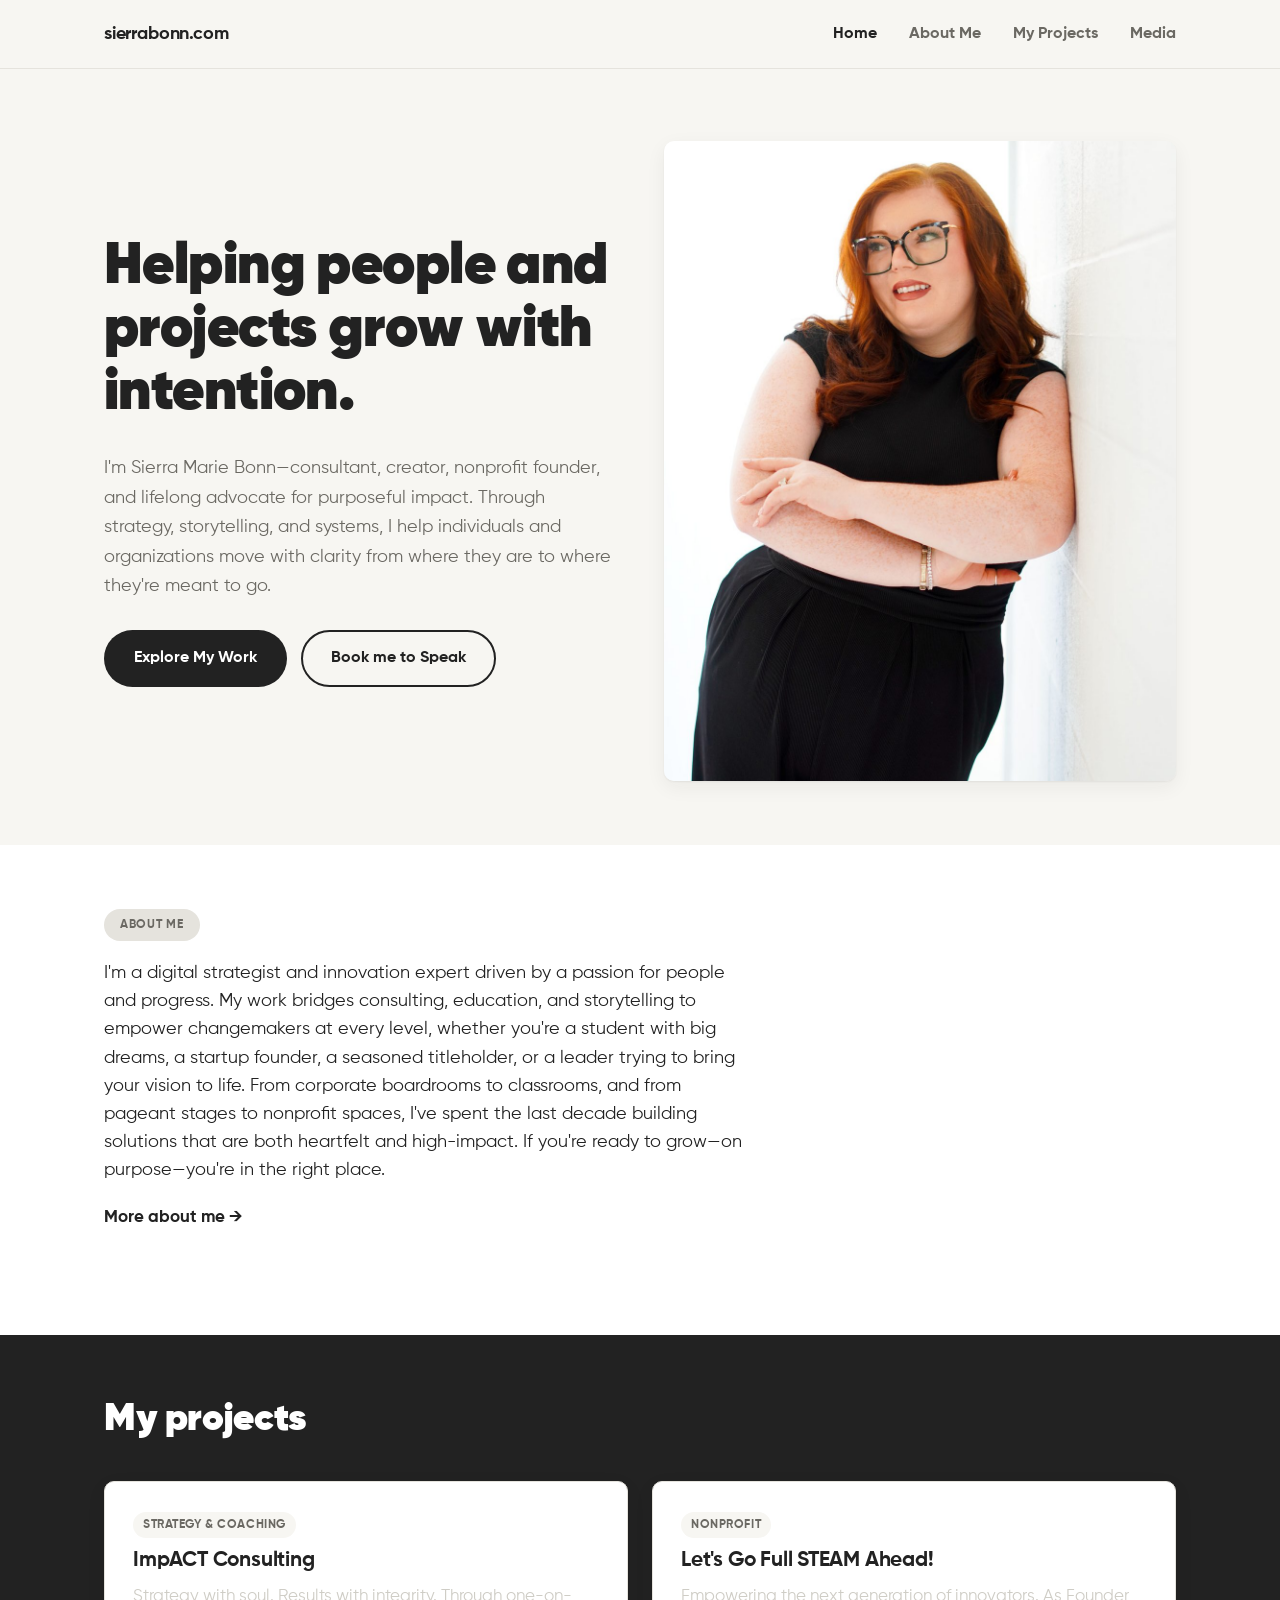
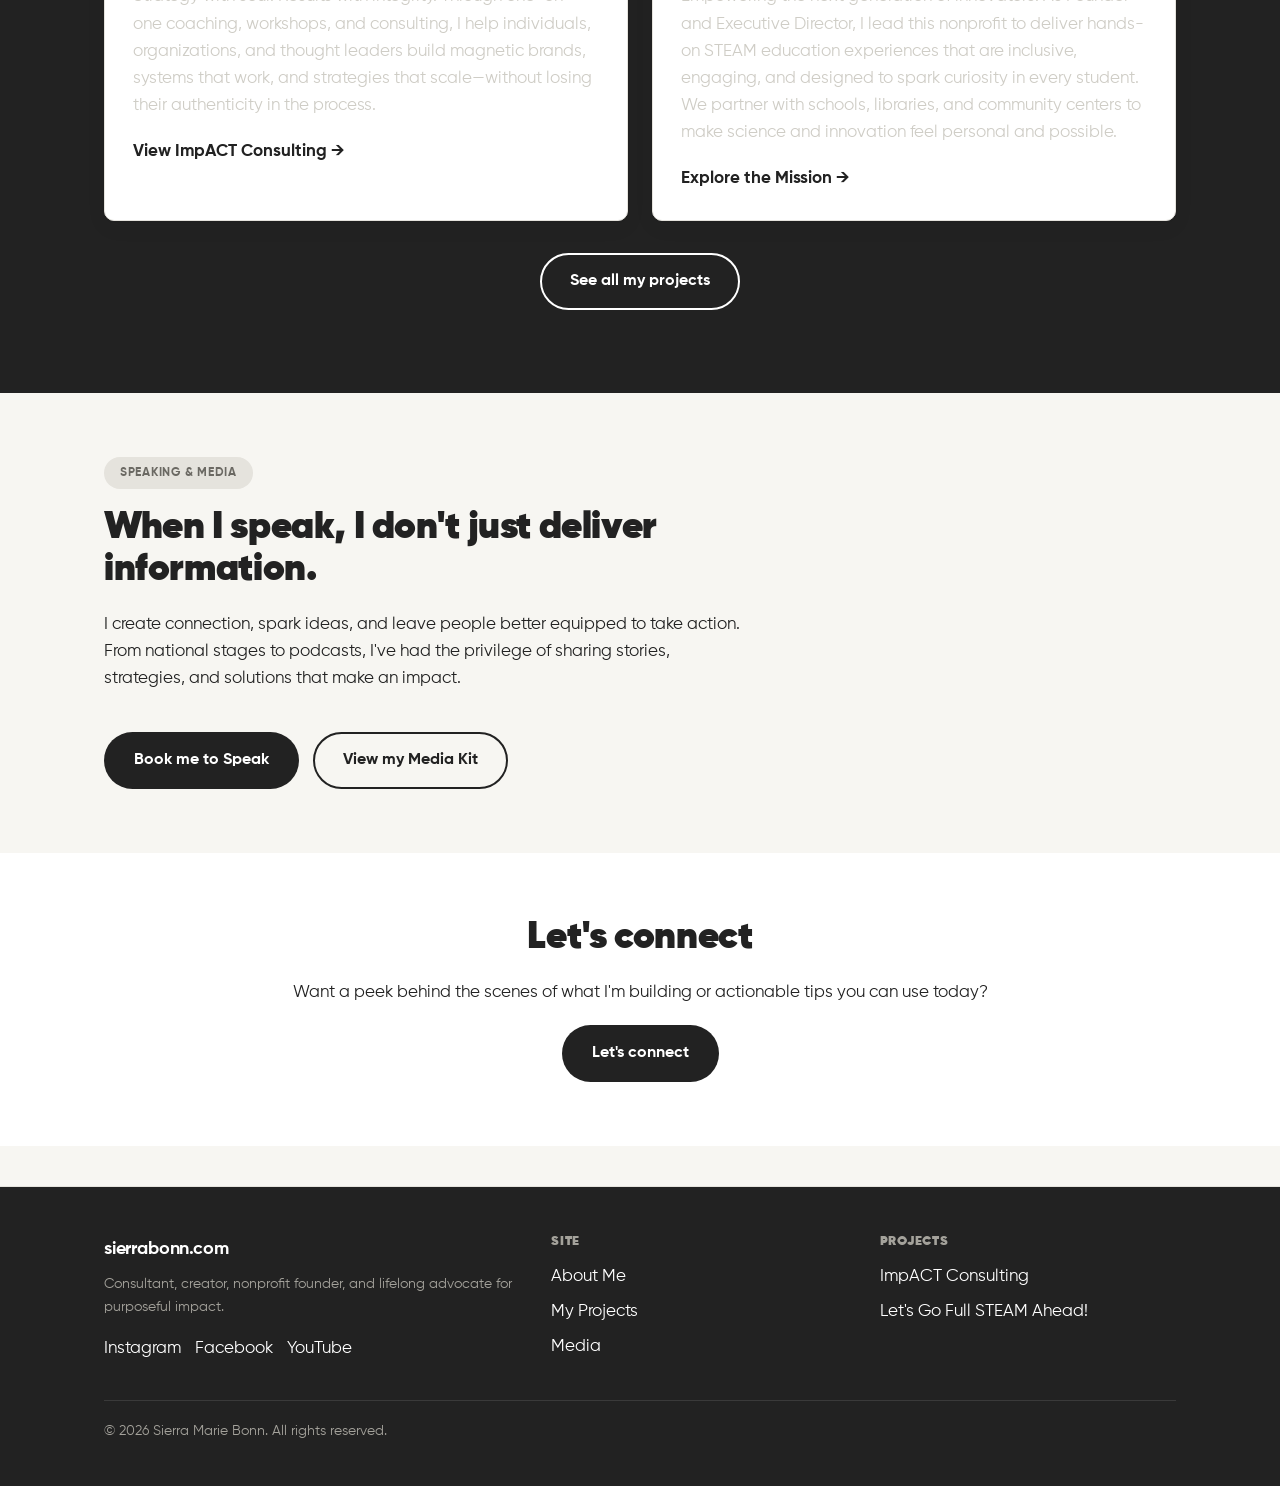
==== index.html @ 6b4b202c "Initial commit: sierrabonn.com rebuild from Framer to plain HTML/CSS/JS Rebuilt from the live Framer" ====
<!DOCTYPE html>
<html lang="en">
<head>
<meta charset="UTF-8">
<meta name="viewport" content="width=device-width, initial-scale=1">
<title>Sierra Marie Bonn | Consultant, Speaker &amp; Founder</title>
<meta name="description" content="Sierra Marie Bonn is a consultant, creator, and nonprofit founder helping people and organizations grow with intention through strategy, storytelling, and systems.">
<link rel="canonical" href="https://sierrabonn.com/">
<meta property="og:type" content="website">
<meta property="og:title" content="Sierra Marie Bonn | Consultant, Speaker &amp; Founder">
<meta property="og:description" content="Helping people and projects grow with intention.">
<meta property="og:url" content="https://sierrabonn.com/">
<link rel="icon" href="/assets/images/favicon.png">
<link rel="apple-touch-icon" href="/assets/images/apple-touch-icon.png">
<link rel="stylesheet" href="/css/style.css">
<script type="application/ld+json">
{
  "@context": "https://schema.org",
  "@type": "Person",
  "name": "Sierra Marie Bonn",
  "url": "https://sierrabonn.com/",
  "sameAs": [
    "https://www.instagram.com/sierramariebonn/",
    "https://www.facebook.com/SierraMBonn/",
    "https://www.youtube.com/c/SierraMarieBonn/videos",
    "https://impactconsultingagency.org/"
  ]
}
</script>
</head>
<body>
<a class="skip-link" href="#main">Skip to content</a>
<header class="site-header">
  <div class="container">
    <a class="logo" href="/index.html">sierrabonn.com</a>
    <button class="nav-toggle" aria-expanded="false" aria-controls="primary-nav">&#9776; Menu</button>
    <nav class="primary-nav" id="primary-nav" aria-label="Primary">
      <ul>
        <li><a href="/index.html" aria-current="page">Home</a></li>
        <li><a href="/about-me.html">About Me</a></li>
        <li><a href="/my-projects.html">My Projects</a></li>
        <li><a href="/media.html">Media</a></li>
      </ul>
    </nav>
  </div>
</header>

<main id="main">
  <section class="hero align-left">
    <div class="container grid grid-2" style="align-items:center; gap:48px;">
      <div>
        <h1>Helping people and projects grow with intention.</h1>
        <p class="lede">I'm Sierra Marie Bonn&mdash;consultant, creator, nonprofit founder, and lifelong advocate for purposeful impact. Through strategy, storytelling, and systems, I help individuals and organizations move with clarity from where they are to where they're meant to go.</p>
        <div class="hero-actions">
          <a class="btn btn-primary" href="/my-projects.html">Explore My Work</a>
          <a class="btn btn-outline" href="mailto:sierramariebonn@gmail.com">Book me to Speak</a>
        </div>
      </div>
      <img class="photo-feature" src="/assets/images/sierra-standing.jpeg" alt="Sierra Marie Bonn" loading="lazy">
    </div>
  </section>

  <section class="section-alt">
    <div class="container">
      <div class="section-head align-left">
        <span class="eyebrow">About me</span>
        <p style="font-size:1.1rem;">I'm a digital strategist and innovation expert driven by a passion for people and progress. My work bridges consulting, education, and storytelling to empower changemakers at every level, whether you're a student with big dreams, a startup founder, a seasoned titleholder, or a leader trying to bring your vision to life. From corporate boardrooms to classrooms, and from pageant stages to nonprofit spaces, I've spent the last decade building solutions that are both heartfelt and high-impact. If you're ready to grow&mdash;on purpose&mdash;you're in the right place.</p>
        <p><a class="card-link" href="/about-me.html">More about me &rarr;</a></p>
      </div>
    </div>
  </section>

  <section class="section-black">
    <div class="container">
      <div class="section-head align-left">
        <h2>My projects</h2>
      </div>
      <div class="grid grid-2">
        <div class="card">
          <span class="tag">Strategy &amp; Coaching</span>
          <h3>ImpACT Consulting</h3>
          <p>Strategy with soul. Results with integrity. Through one-on-one coaching, workshops, and consulting, I help individuals, organizations, and thought leaders build magnetic brands, systems that work, and strategies that scale&mdash;without losing their authenticity in the process.</p>
          <a class="card-link" href="https://impactconsultingagency.org/">View ImpACT Consulting &rarr;</a>
        </div>
        <div class="card">
          <span class="tag">Nonprofit</span>
          <h3>Let's Go Full STEAM Ahead!</h3>
          <p>Empowering the next generation of innovators. As Founder and Executive Director, I lead this nonprofit to deliver hands-on STEAM education experiences that are inclusive, engaging, and designed to spark curiosity in every student. We partner with schools, libraries, and community centers to make science and innovation feel personal and possible.</p>
          <a class="card-link" href="https://letsgofullsteamahead.com/">Explore the Mission &rarr;</a>
        </div>
      </div>
      <p class="text-center" style="margin-top:32px;"><a class="btn btn-outline" href="/my-projects.html" style="border-color:#fff; color:#fff;">See all my projects</a></p>
    </div>
  </section>

  <section>
    <div class="container">
      <div class="section-head align-left">
        <span class="eyebrow">Speaking &amp; media</span>
        <h2>When I speak, I don't just deliver information.</h2>
        <p class="lede">I create connection, spark ideas, and leave people better equipped to take action. From national stages to podcasts, I've had the privilege of sharing stories, strategies, and solutions that make an impact.</p>
      </div>
      <div class="hero-actions">
        <a class="btn btn-primary" href="mailto:sierramariebonn@gmail.com">Book me to Speak</a>
        <a class="btn btn-outline" href="/media.html">View my Media Kit</a>
      </div>
    </div>
  </section>

  <section class="section-alt text-center">
    <div class="container">
      <h2>Let's connect</h2>
      <p class="lede" style="margin-left:auto;margin-right:auto;">Want a peek behind the scenes of what I'm building or actionable tips you can use today?</p>
      <a class="btn btn-primary" href="mailto:sierramariebonn@gmail.com">Let's connect</a>
    </div>
  </section>
</main>

<footer class="site-footer">
  <div class="container">
    <div class="footer-grid">
      <div>
        <p class="logo" style="margin-bottom:10px;">sierrabonn.com</p>
        <p class="small" style="color:#a4a29b;">Consultant, creator, nonprofit founder, and lifelong advocate for purposeful impact.</p>
        <div class="footer-social">
          <a href="https://www.instagram.com/sierramariebonn/">Instagram</a>
          <a href="https://www.facebook.com/SierraMBonn/">Facebook</a>
          <a href="https://www.youtube.com/c/SierraMarieBonn/videos">YouTube</a>
        </div>
      </div>
      <div>
        <h4>Site</h4>
        <ul>
          <li><a href="/about-me.html">About Me</a></li>
          <li><a href="/my-projects.html">My Projects</a></li>
          <li><a href="/media.html">Media</a></li>
        </ul>
      </div>
      <div>
        <h4>Projects</h4>
        <ul>
          <li><a href="https://impactconsultingagency.org/">ImpACT Consulting</a></li>
          <li><a href="https://letsgofullsteamahead.com/">Let's Go Full STEAM Ahead!</a></li>
        </ul>
      </div>
    </div>
    <div class="footer-bottom">
      <p>&copy; 2026 Sierra Marie Bonn. All rights reserved.</p>
    </div>
  </div>
</footer>
<script src="/js/main.js"></script>
</body>
</html>
---- css/style.css ----
/* ==========================================================================
   sierrabonn.com — Personal site stylesheet
   Monochrome brand: soft black, white, off-white. Gilroy throughout
   (no separate display font) — distinct from the ImpACT Consulting brand
   kit on purpose, per Sierra's direction.
   ========================================================================== */

:root {
  --black: #222222;      /* soft black, not pure #000 — primary text, headlines, buttons */
  --white: #ffffff;
  --off-white: #f7f6f2;  /* page background */
  --line: #e5e3dd;       /* borders, dividers */
  --muted: #6b6963;      /* secondary/caption text */

  --font-body: "Gilroy", -apple-system, BlinkMacSystemFont, "Segoe UI", sans-serif;

  --maxw: 1120px;
  --radius: 10px;
  --shadow-card: 0 1px 2px rgba(34,34,34,0.06), 0 6px 20px rgba(34,34,34,0.06);
  --focus-ring: 0 0 0 3px rgba(34,34,34,0.35);
}

@font-face {
  font-family: "Gilroy";
  src: url("/assets/fonts/Gilroy-Light.woff2") format("woff2");
  font-weight: 300; font-style: normal; font-display: swap;
}
@font-face {
  font-family: "Gilroy";
  src: url("/assets/fonts/Gilroy-Regular.woff2") format("woff2");
  font-weight: 400; font-style: normal; font-display: swap;
}
@font-face {
  font-family: "Gilroy";
  src: url("/assets/fonts/Gilroy-Medium.woff2") format("woff2");
  font-weight: 500; font-style: normal; font-display: swap;
}
@font-face {
  font-family: "Gilroy";
  src: url("/assets/fonts/Gilroy-Bold.woff2") format("woff2");
  font-weight: 700; font-style: normal; font-display: swap;
}
@font-face {
  font-family: "Gilroy";
  src: url("/assets/fonts/Gilroy-Heavy.woff2") format("woff2");
  font-weight: 800; font-style: normal; font-display: swap;
}

/* ---------- Reset ---------- */
*, *::before, *::after { box-sizing: border-box; }
html { scroll-behavior: smooth; }
body {
  margin: 0;
  background: var(--off-white);
  color: var(--black);
  font-family: var(--font-body);
  font-size: 17px;
  line-height: 1.6;
  -webkit-font-smoothing: antialiased;
}
img { max-width: 100%; display: block; height: auto; }
a { color: var(--black); text-decoration: none; }
a:hover { text-decoration: underline; }
h1, h2, h3, h4 {
  font-family: var(--font-body);
  font-weight: 800;
  line-height: 1.1;
  letter-spacing: -0.01em;
  color: var(--black);
  margin: 0 0 0.5em;
}
h1 { font-size: clamp(2.4rem, 4vw + 1rem, 3.6rem); }
h2 { font-size: clamp(1.7rem, 2vw + 1rem, 2.4rem); }
h3 { font-size: 1.3rem; font-weight: 700; }
p { margin: 0 0 1.1em; }
.container {
  max-width: var(--maxw);
  margin: 0 auto;
  padding: 0 24px;
}
.visually-hidden {
  position: absolute; width: 1px; height: 1px;
  overflow: hidden; clip: rect(0 0 0 0); white-space: nowrap;
}
.skip-link {
  position: absolute; left: -999px; top: 0;
  background: var(--black); color: #fff;
  padding: 10px 16px; z-index: 100; border-radius: 0 0 8px 0;
}
.skip-link:focus { left: 0; }

a:focus-visible, button:focus-visible, input:focus-visible,
select:focus-visible, textarea:focus-visible {
  outline: none;
  box-shadow: var(--focus-ring);
  border-radius: 4px;
}

/* ---------- Header / Nav ---------- */
.site-header {
  border-bottom: 1px solid var(--line);
  background: var(--off-white);
  position: sticky;
  top: 0;
  z-index: 50;
}
.site-header .container {
  display: flex;
  align-items: center;
  justify-content: space-between;
  padding-top: 20px;
  padding-bottom: 20px;
  gap: 24px;
}
.logo {
  font-weight: 700;
  font-size: 1.1rem;
  color: var(--black);
  letter-spacing: -0.01em;
}
.nav-toggle {
  display: none;
  align-items: center;
  justify-content: center;
  min-width: 44px;
  min-height: 44px;
  background: none;
  border: 1px solid var(--line);
  border-radius: 8px;
  padding: 8px 10px;
  font-size: 1.1rem;
  cursor: pointer;
  color: var(--black);
}
.primary-nav ul {
  list-style: none;
  display: flex;
  align-items: center;
  gap: 32px;
  margin: 0;
  padding: 0;
}
.primary-nav a {
  color: var(--muted);
  font-weight: 600;
  font-size: 0.98rem;
}
.primary-nav a:hover,
.primary-nav a[aria-current="page"] { color: var(--black); text-decoration: none; }

@media (max-width: 780px) {
  .nav-toggle { display: inline-flex; }
  .primary-nav {
    position: absolute;
    left: 0; right: 0; top: 100%;
    background: var(--off-white);
    border-bottom: 1px solid var(--line);
    display: none;
  }
  .primary-nav.open { display: block; }
  .primary-nav ul {
    flex-direction: column;
    align-items: stretch;
    gap: 0;
    padding: 8px 24px 20px;
  }
  .primary-nav li { border-top: 1px solid var(--line); }
  .primary-nav li:first-child { border-top: none; }
  .primary-nav a { display: block; padding: 14px 4px; }
}

/* ---------- Hero ---------- */
.hero { padding: 72px 0 64px; }
.hero.align-left { text-align: left; }
.hero-actions {
  display: flex;
  gap: 14px;
  flex-wrap: wrap;
  margin-top: 28px;
}
.hero .lede {
  font-size: 1.15rem;
  color: var(--muted);
  max-width: 560px;
}

/* ---------- Buttons ---------- */
.btn {
  display: inline-block;
  padding: 14px 28px;
  border-radius: 999px;
  font-weight: 700;
  font-size: 0.98rem;
  border: 2px solid transparent;
  cursor: pointer;
}
.btn-primary { background: var(--black); color: #fff; }
.btn-primary:hover { background: #000; text-decoration: none; color: #fff; }
.btn-outline { border-color: var(--black); color: var(--black); background: transparent; }
.btn-outline:hover { background: var(--black); color: var(--off-white); text-decoration: none; }

/* ---------- Sections ---------- */
section { padding: 64px 0; }
.section-alt { background: var(--white); }
.section-black { background: var(--black); color: var(--off-white); }
.section-black h2, .section-black h1 { color: var(--white); }
.section-black .muted, .section-black p { color: #cfcdc6; }
.section-head { max-width: 640px; margin: 0 auto 40px; }
.section-head.align-left { margin-left: 0; }
.eyebrow {
  display: inline-block;
  color: var(--muted);
  background: var(--line);
  border-radius: 999px;
  padding: 6px 16px;
  font-weight: 700;
  font-size: 0.78rem;
  letter-spacing: 0.06em;
  text-transform: uppercase;
  margin-bottom: 18px;
}

/* ---------- Grid / Cards ---------- */
.grid { display: grid; gap: 24px; }
.grid-2 { grid-template-columns: repeat(2, 1fr); }
.grid-3 { grid-template-columns: repeat(3, 1fr); }
@media (max-width: 880px) {
  .grid-2, .grid-3 { grid-template-columns: 1fr; }
}
.card {
  background: var(--white);
  border: 1px solid var(--line);
  border-radius: var(--radius);
  padding: 28px;
  box-shadow: var(--shadow-card);
}
.card h3 { margin-bottom: 10px; }
.card .tag {
  display: inline-block;
  font-size: 0.72rem;
  font-weight: 700;
  letter-spacing: 0.05em;
  text-transform: uppercase;
  color: var(--muted);
  background: var(--off-white);
  padding: 4px 10px;
  border-radius: 999px;
  margin-bottom: 12px;
}
.card-link { font-weight: 700; }

/* Photo */
.photo-feature {
  width: 100%;
  aspect-ratio: 4 / 5;
  border-radius: var(--radius);
  box-shadow: var(--shadow-card);
  object-fit: cover;
}
.photo-feature-wide { aspect-ratio: 16 / 10; }

/* ---------- Topic pills (Media page: "what I speak on") ---------- */
.pill-list { display: flex; flex-wrap: wrap; gap: 10px; margin-top: 8px; }
.pill {
  display: inline-block;
  padding: 8px 16px;
  border: 1px solid var(--line);
  border-radius: 999px;
  font-size: 0.92rem;
  font-weight: 600;
  color: var(--black);
  background: var(--white);
}

/* ---------- Press / media mentions ---------- */
.press-item {
  display: flex;
  align-items: center;
  justify-content: space-between;
  gap: 16px;
  padding: 20px 0;
  border-bottom: 1px solid var(--line);
}
.press-item:last-child { border-bottom: none; }
.press-item .press-outlet { font-weight: 700; font-size: 1.02rem; }
.press-item .press-desc { color: var(--muted); font-size: 0.94rem; margin: 2px 0 0; }
.press-item .press-link { white-space: nowrap; font-weight: 700; }

/* ---------- Footer ---------- */
.site-footer {
  border-top: 1px solid var(--line);
  background: var(--black);
  color: #cfcdc6;
  padding: 48px 0 28px;
  margin-top: 40px;
}
.site-footer a { color: #fff; }
.site-footer .logo { color: #fff; }
.footer-grid {
  display: grid;
  grid-template-columns: 1.4fr 1fr 1fr;
  gap: 32px;
  margin-bottom: 32px;
}
@media (max-width: 780px) {
  .footer-grid { grid-template-columns: 1fr 1fr; }
}
.footer-grid h4 {
  font-size: 0.8rem;
  text-transform: uppercase;
  letter-spacing: 0.06em;
  margin-bottom: 14px;
  color: #a4a29b;
}
.footer-grid ul { list-style: none; padding: 0; margin: 0; }
.footer-grid li { margin-bottom: 8px; }
.footer-social { display: flex; gap: 14px; margin-top: 14px; }
.footer-bottom {
  border-top: 1px solid #3a3a3a;
  padding-top: 20px;
  display: flex;
  justify-content: space-between;
  flex-wrap: wrap;
  gap: 10px;
  font-size: 0.85rem;
  color: #a4a29b;
}

/* ---------- Utility ---------- */
.text-center { text-align: center; }
.small { font-size: 0.9rem; color: var(--muted); }
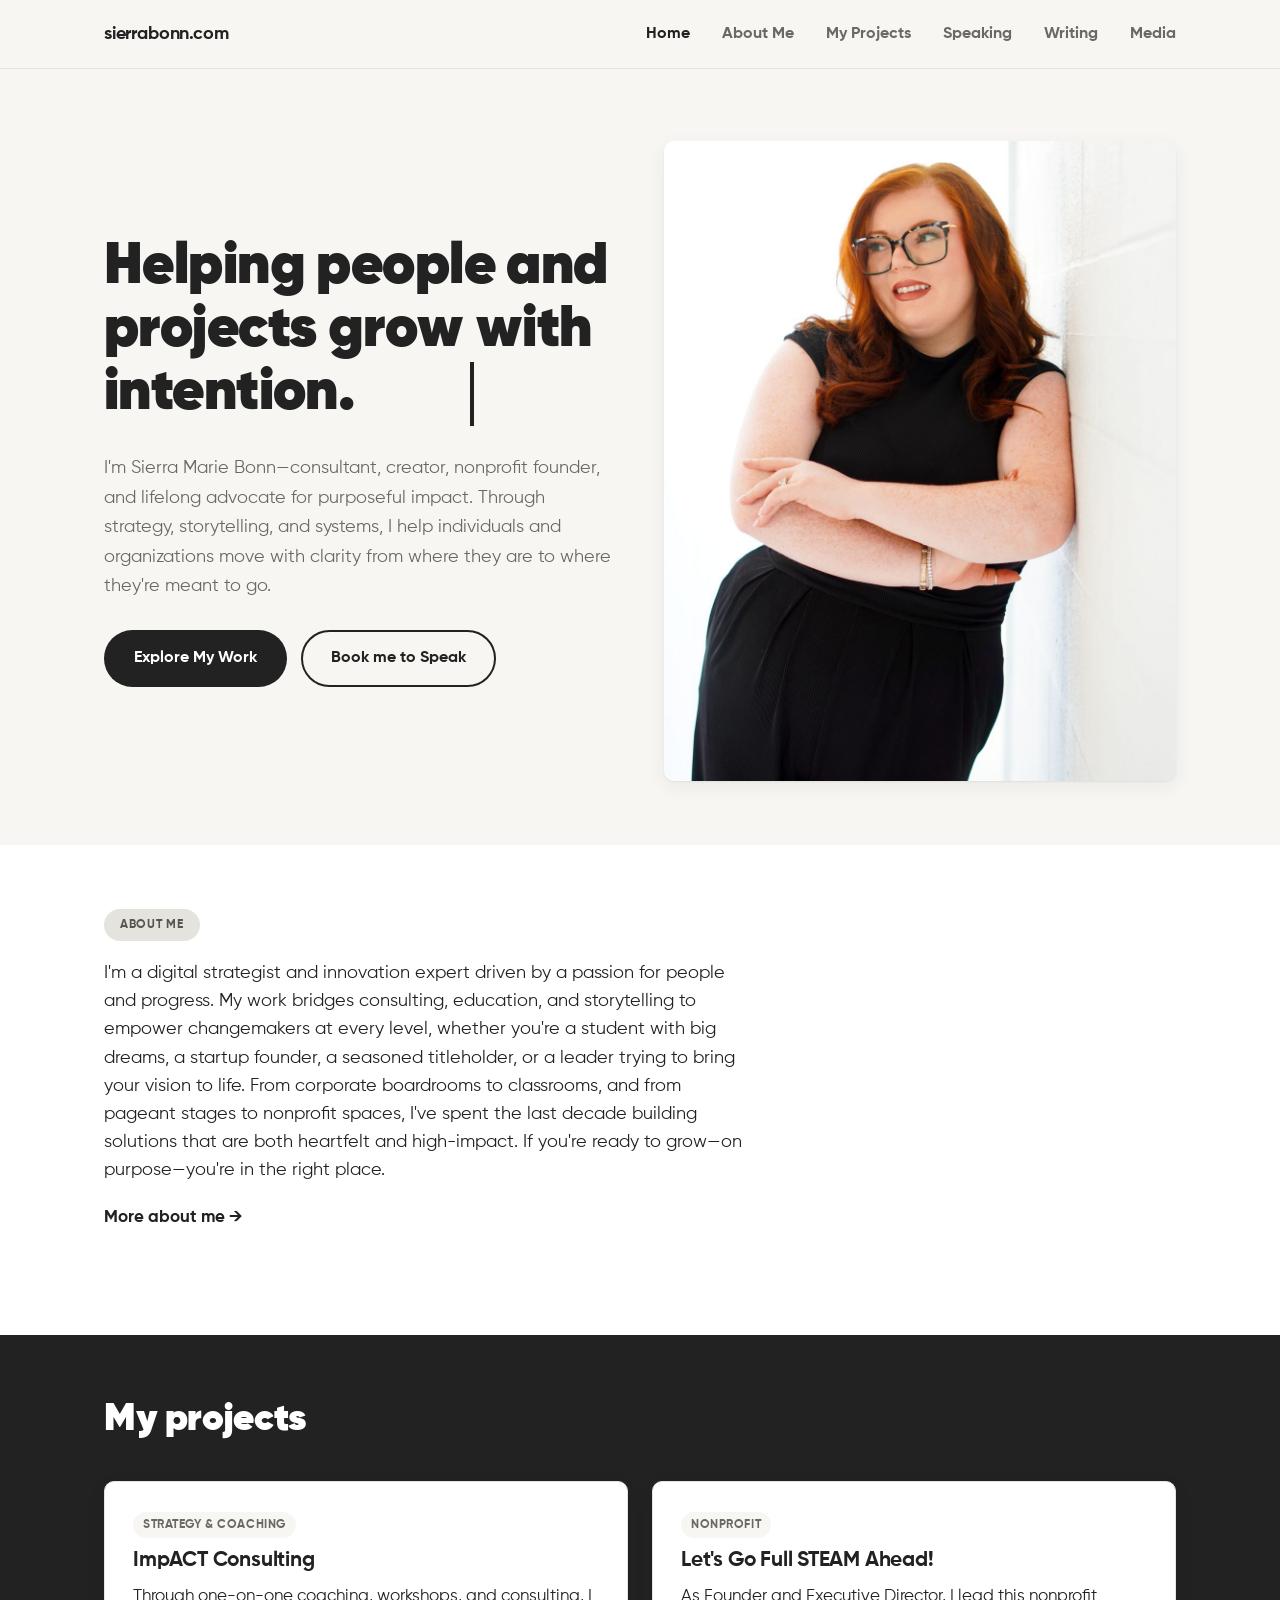
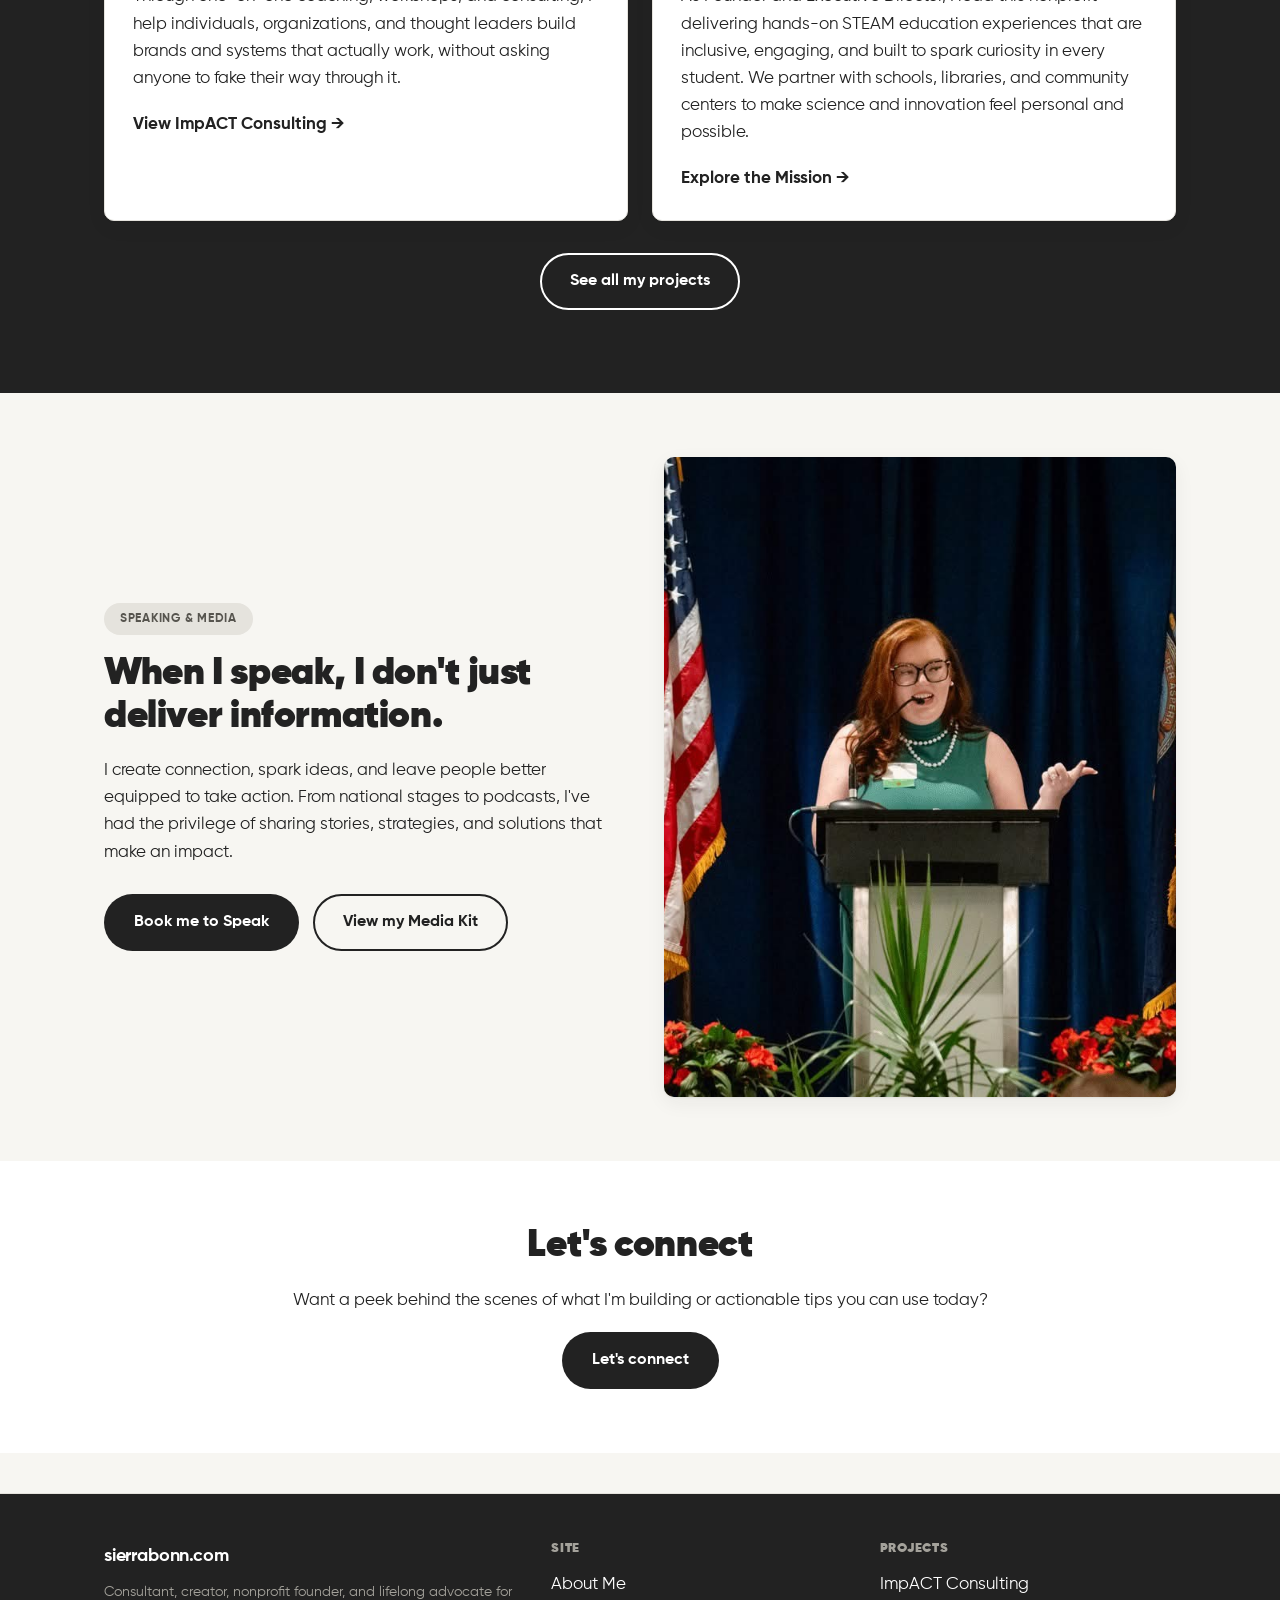
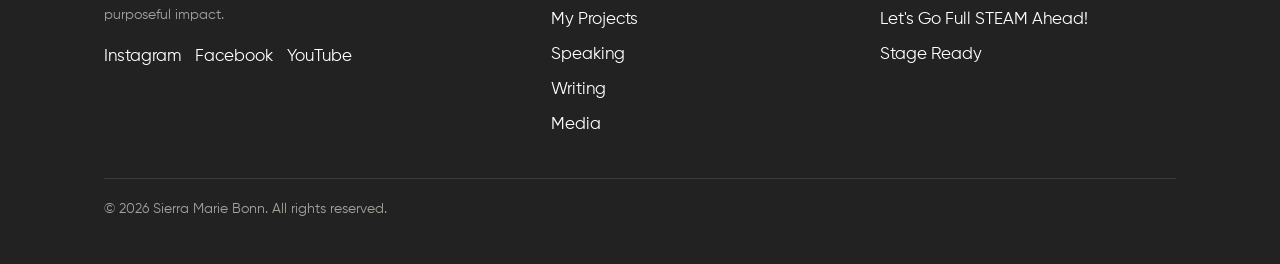
==== commit b0720d65: "Add Speaking, Writing, and Media Kit pages; rewrite About Me in voice; fix contrast issues - Rewrite" ====
--- a/index.html
+++ b/index.html
@@ -39,6 +39,8 @@
         <li><a href="/index.html" aria-current="page">Home</a></li>
         <li><a href="/about-me.html">About Me</a></li>
         <li><a href="/my-projects.html">My Projects</a></li>
+        <li><a href="/speaking.html">Speaking</a></li>
+        <li><a href="/writing.html">Writing</a></li>
         <li><a href="/media.html">Media</a></li>
       </ul>
     </nav>
@@ -49,11 +51,11 @@
   <section class="hero align-left">
     <div class="container grid grid-2" style="align-items:center; gap:48px;">
       <div>
-        <h1>Helping people and projects grow with intention.</h1>
+        <h1>Helping people and projects grow with <span class="type-hero">intention.</span></h1>
         <p class="lede">I'm Sierra Marie Bonn&mdash;consultant, creator, nonprofit founder, and lifelong advocate for purposeful impact. Through strategy, storytelling, and systems, I help individuals and organizations move with clarity from where they are to where they're meant to go.</p>
         <div class="hero-actions">
           <a class="btn btn-primary" href="/my-projects.html">Explore My Work</a>
-          <a class="btn btn-outline" href="mailto:sierramariebonn@gmail.com">Book me to Speak</a>
+          <a class="btn btn-outline" href="https://impactconsulting361378.hbportal.co/schedule/69012b7ce7403600354c7712">Book me to Speak</a>
         </div>
       </div>
       <img class="photo-feature" src="/assets/images/sierra-standing.jpeg" alt="Sierra Marie Bonn" loading="lazy">
@@ -79,13 +81,13 @@
         <div class="card">
           <span class="tag">Strategy &amp; Coaching</span>
           <h3>ImpACT Consulting</h3>
-          <p>Strategy with soul. Results with integrity. Through one-on-one coaching, workshops, and consulting, I help individuals, organizations, and thought leaders build magnetic brands, systems that work, and strategies that scale&mdash;without losing their authenticity in the process.</p>
+          <p>Through one-on-one coaching, workshops, and consulting, I help individuals, organizations, and thought leaders build brands and systems that actually work, without asking anyone to fake their way through it.</p>
           <a class="card-link" href="https://impactconsultingagency.org/">View ImpACT Consulting &rarr;</a>
         </div>
         <div class="card">
           <span class="tag">Nonprofit</span>
           <h3>Let's Go Full STEAM Ahead!</h3>
-          <p>Empowering the next generation of innovators. As Founder and Executive Director, I lead this nonprofit to deliver hands-on STEAM education experiences that are inclusive, engaging, and designed to spark curiosity in every student. We partner with schools, libraries, and community centers to make science and innovation feel personal and possible.</p>
+          <p>As Founder and Executive Director, I lead this nonprofit delivering hands-on STEAM education experiences that are inclusive, engaging, and built to spark curiosity in every student. We partner with schools, libraries, and community centers to make science and innovation feel personal and possible.</p>
           <a class="card-link" href="https://letsgofullsteamahead.com/">Explore the Mission &rarr;</a>
         </div>
       </div>
@@ -94,16 +96,17 @@
   </section>
 
   <section>
-    <div class="container">
-      <div class="section-head align-left">
+    <div class="container grid grid-2" style="align-items:center; gap:48px;">
+      <div>
         <span class="eyebrow">Speaking &amp; media</span>
         <h2>When I speak, I don't just deliver information.</h2>
         <p class="lede">I create connection, spark ideas, and leave people better equipped to take action. From national stages to podcasts, I've had the privilege of sharing stories, strategies, and solutions that make an impact.</p>
+        <div class="hero-actions">
+          <a class="btn btn-primary" href="/speaking.html">Book me to Speak</a>
+          <a class="btn btn-outline" href="/media-kit.html">View my Media Kit</a>
+        </div>
       </div>
-      <div class="hero-actions">
-        <a class="btn btn-primary" href="mailto:sierramariebonn@gmail.com">Book me to Speak</a>
-        <a class="btn btn-outline" href="/media.html">View my Media Kit</a>
-      </div>
+      <img class="photo-feature" src="/assets/images/sierra-stage-girl-scouts.jpg" alt="Sierra Marie Bonn speaking at a podium" loading="lazy">
     </div>
   </section>
 
@@ -111,7 +114,7 @@
     <div class="container">
       <h2>Let's connect</h2>
       <p class="lede" style="margin-left:auto;margin-right:auto;">Want a peek behind the scenes of what I'm building or actionable tips you can use today?</p>
-      <a class="btn btn-primary" href="mailto:sierramariebonn@gmail.com">Let's connect</a>
+      <a class="btn btn-primary" href="https://sierramariebonn.substack.com/subscribe">Let's connect</a>
     </div>
   </section>
 </main>
@@ -133,6 +136,8 @@
         <ul>
           <li><a href="/about-me.html">About Me</a></li>
           <li><a href="/my-projects.html">My Projects</a></li>
+          <li><a href="/speaking.html">Speaking</a></li>
+          <li><a href="/writing.html">Writing</a></li>
           <li><a href="/media.html">Media</a></li>
         </ul>
       </div>
@@ -141,6 +146,7 @@
         <ul>
           <li><a href="https://impactconsultingagency.org/">ImpACT Consulting</a></li>
           <li><a href="https://letsgofullsteamahead.com/">Let's Go Full STEAM Ahead!</a></li>
+          <li><a href="https://smbonn.github.io/stage-ready-landing-page/">Stage Ready</a></li>
         </ul>
       </div>
     </div>
--- a/css/style.css
+++ b/css/style.css
@@ -11,13 +11,14 @@
   --off-white: #f7f6f2;  /* page background */
   --line: #e5e3dd;       /* borders, dividers */
   --muted: #6b6963;      /* secondary/caption text */
+  --muted-strong: #57554f; /* muted text on --line backgrounds (e.g. eyebrow pill) — needed for 4.5:1 AA contrast */
 
   --font-body: "Gilroy", -apple-system, BlinkMacSystemFont, "Segoe UI", sans-serif;
 
   --maxw: 1120px;
   --radius: 10px;
   --shadow-card: 0 1px 2px rgba(34,34,34,0.06), 0 6px 20px rgba(34,34,34,0.06);
-  --focus-ring: 0 0 0 3px rgba(34,34,34,0.35);
+  --focus-ring: 0 0 0 3px rgba(34,34,34,0.6); /* alpha raised from 0.35 — the old value composited to ~2.1:1 against white/off-white, below the 3:1 WCAG minimum for focus indicators */
 }
 
 @font-face {
@@ -94,6 +95,17 @@
   outline: none;
   box-shadow: var(--focus-ring);
   border-radius: 4px;
+}
+/* The dark focus ring above has no contrast against black sections/footer —
+   swap to a light ring wherever the backdrop is dark. */
+.section-black a:focus-visible, .section-black button:focus-visible,
+.site-footer a:focus-visible, .site-footer button:focus-visible {
+  box-shadow: 0 0 0 3px rgba(255,255,255,0.85);
+}
+/* ...except links inside a white .card sitting on a black section — those
+   need the dark ring back, since their immediate background is still white. */
+.section-black .card a:focus-visible {
+  box-shadow: var(--focus-ring);
 }
 
 /* ---------- Header / Nav ---------- */
@@ -184,6 +196,34 @@
   max-width: 560px;
 }
 
+/* ---------- Hero typewriter (index.html "intention.") ---------- */
+.type-hero {
+  display: inline-block;
+  overflow: hidden;
+  white-space: nowrap;
+  vertical-align: bottom;
+  width: 0;
+  border-right: 0.08em solid currentColor;
+  animation:
+    type-hero-text 1.3s steps(10, end) 0.5s forwards,
+    type-hero-caret 0.75s step-end infinite;
+}
+@keyframes type-hero-text {
+  from { width: 0; }
+  to { width: 10ch; }
+}
+@keyframes type-hero-caret {
+  from, to { border-color: transparent; }
+  50% { border-color: currentColor; }
+}
+@media (prefers-reduced-motion: reduce) {
+  .type-hero {
+    width: 10ch;
+    border-right: none;
+    animation: none;
+  }
+}
+
 /* ---------- Buttons ---------- */
 .btn {
   display: inline-block;
@@ -205,11 +245,16 @@
 .section-black { background: var(--black); color: var(--off-white); }
 .section-black h2, .section-black h1 { color: var(--white); }
 .section-black .muted, .section-black p { color: #cfcdc6; }
+/* Cards keep their normal (white-background) text colors even inside a
+   black section — the light gray above is only for text sitting directly
+   on the black background, and was failing contrast at ~1.6:1 on cards. */
+.section-black .card,
+.section-black .card p { color: var(--black); }
 .section-head { max-width: 640px; margin: 0 auto 40px; }
 .section-head.align-left { margin-left: 0; }
 .eyebrow {
   display: inline-block;
-  color: var(--muted);
+  color: var(--muted-strong);
   background: var(--line);
   border-radius: 999px;
   padding: 6px 16px;
@@ -286,6 +331,12 @@
 .press-item .press-desc { color: var(--muted); font-size: 0.94rem; margin: 2px 0 0; }
 .press-item .press-link { white-space: nowrap; font-weight: 700; }
 
+/* ---------- Articles / Substack feed ---------- */
+.article-card { display: flex; flex-direction: column; height: 100%; }
+.article-card .meta { font-size: 0.82rem; color: var(--muted); margin-bottom: 8px; }
+#substack-feed .card { min-height: 100%; }
+.feed-status { color: var(--muted); font-size: 0.92rem; }
+
 /* ---------- Footer ---------- */
 .site-footer {
   border-top: 1px solid var(--line);
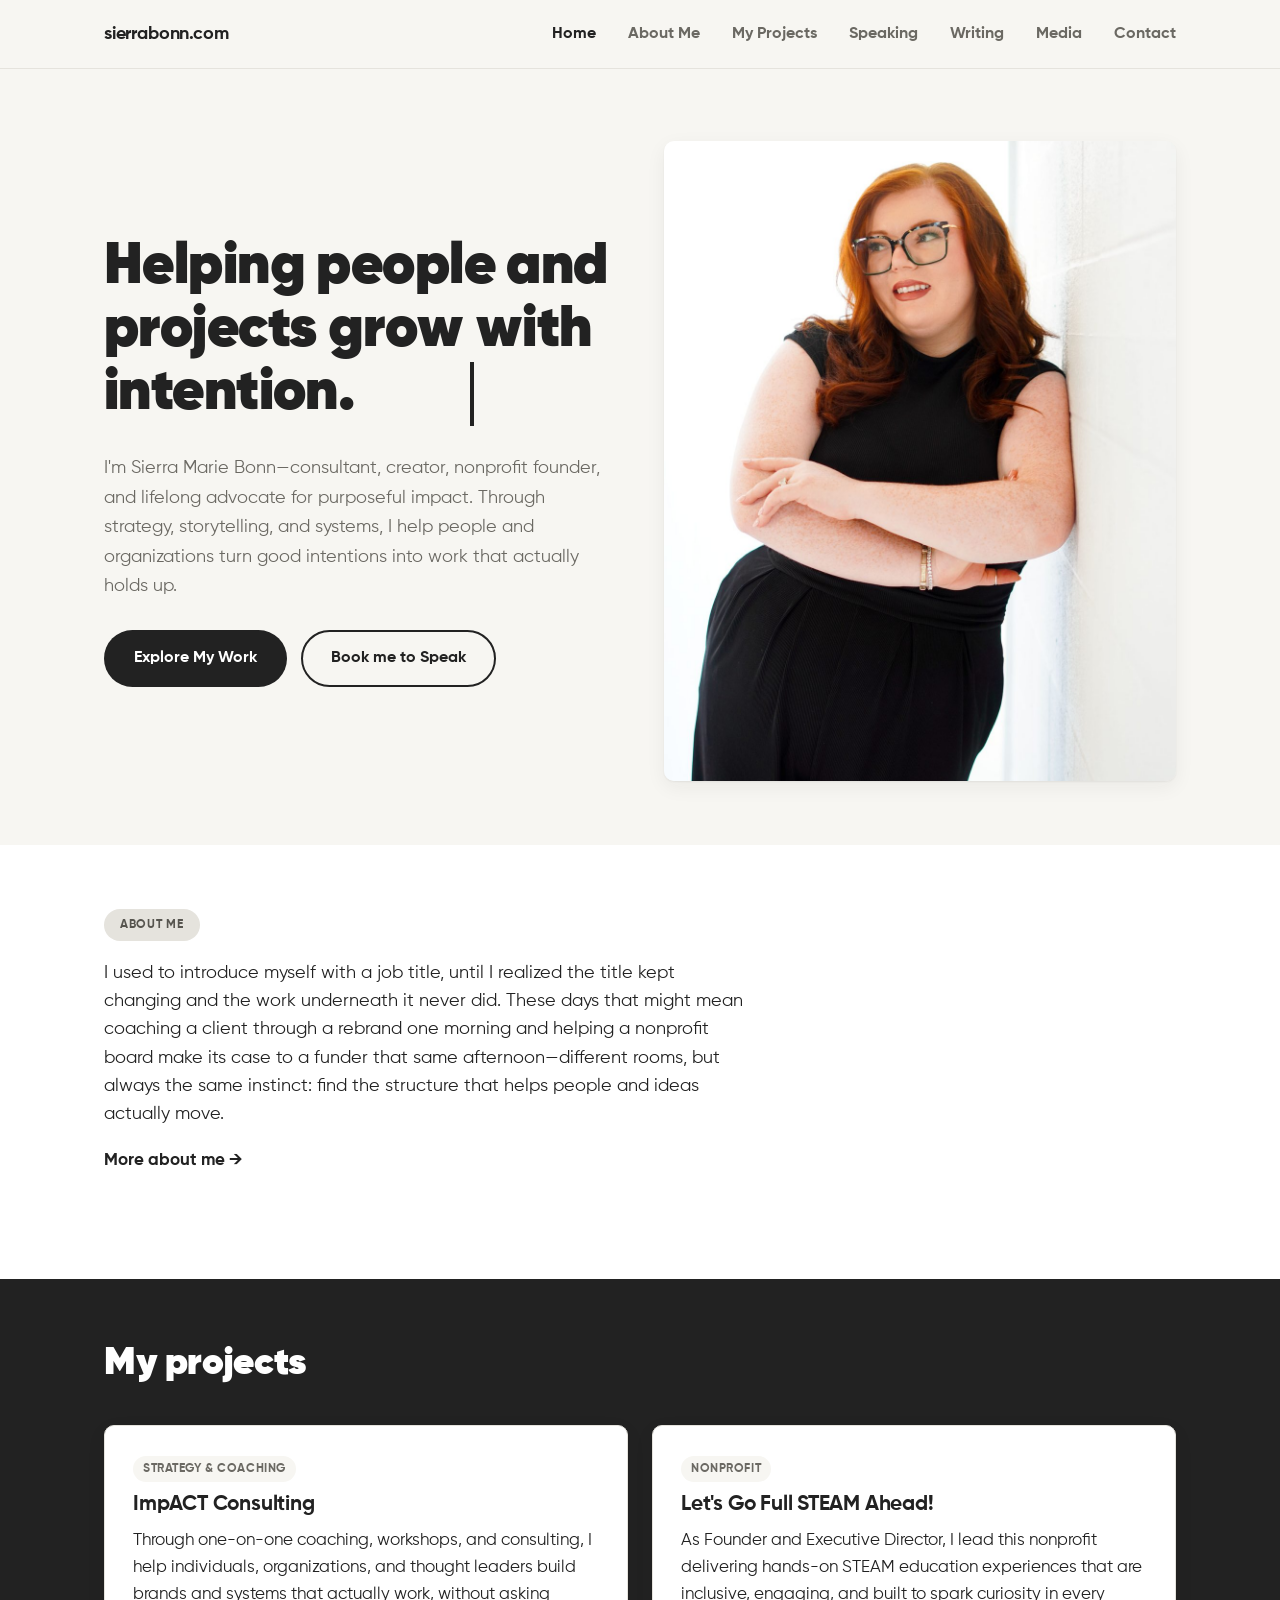
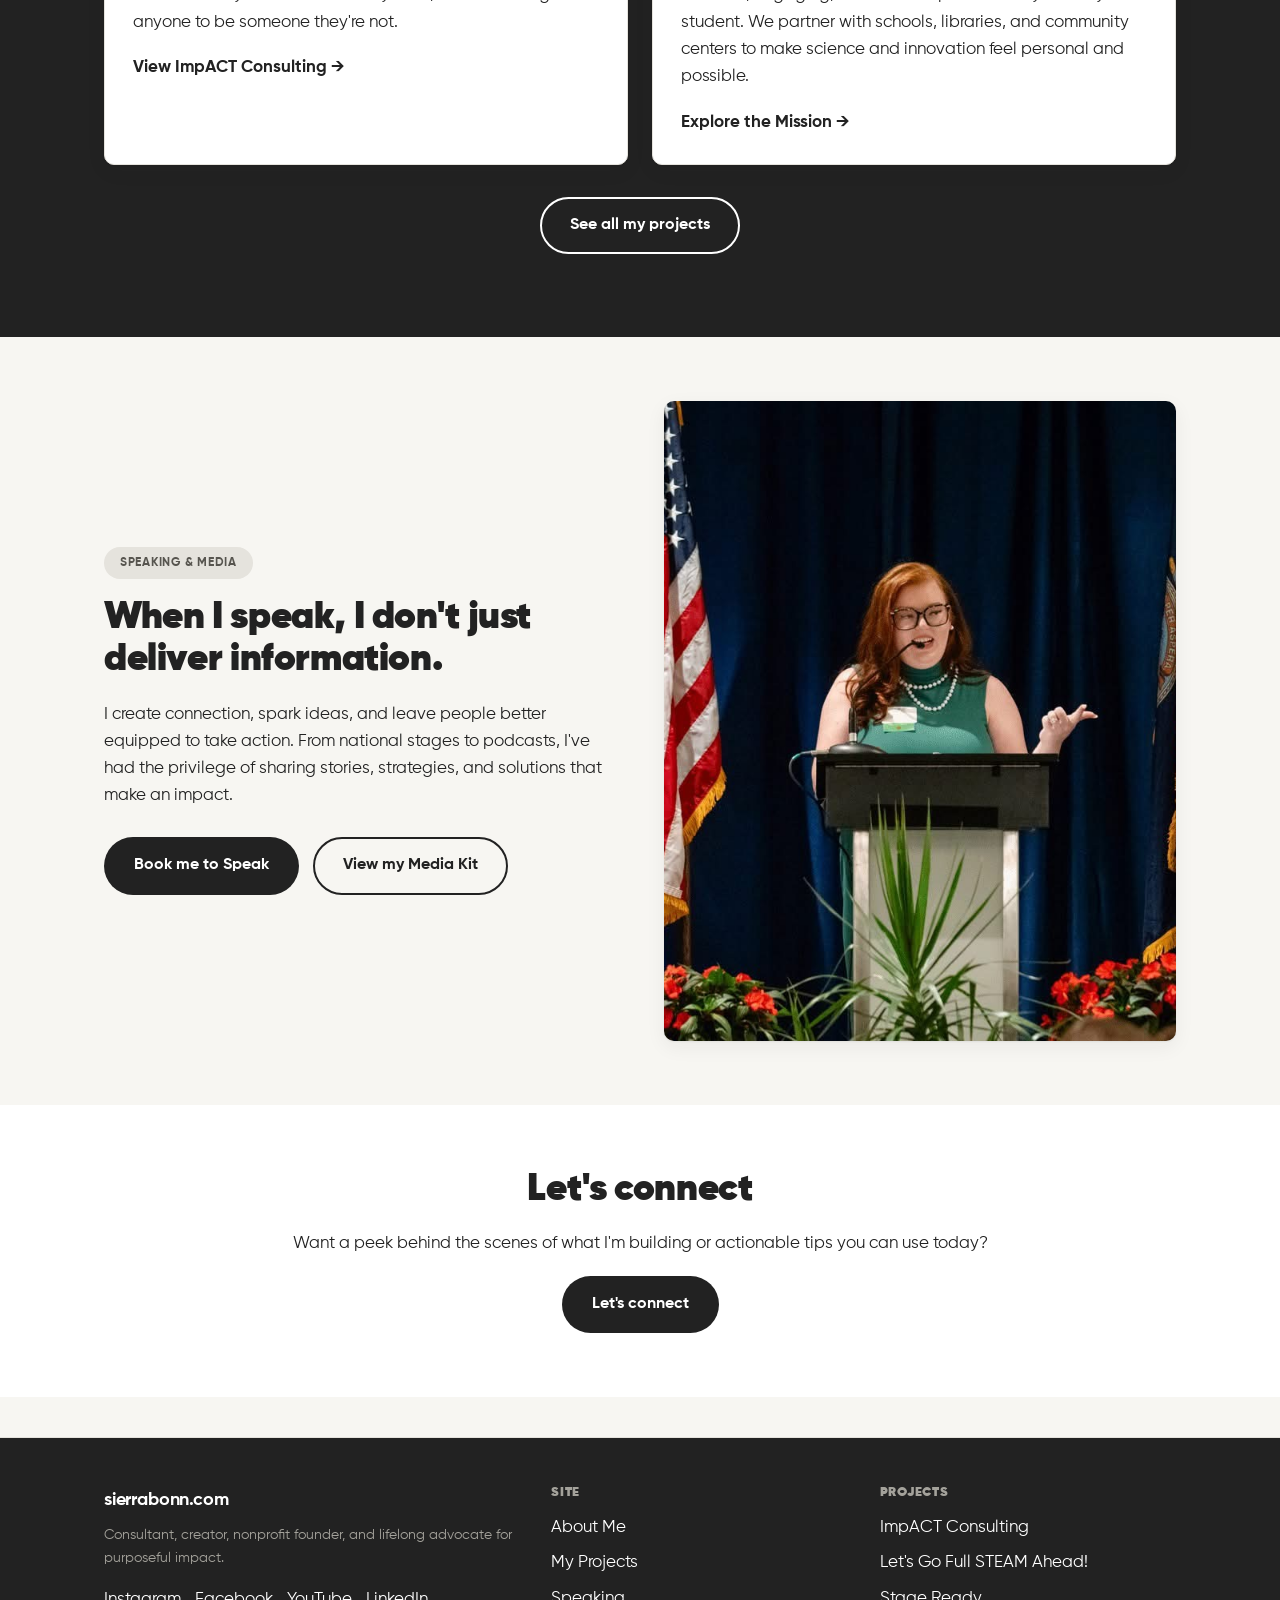
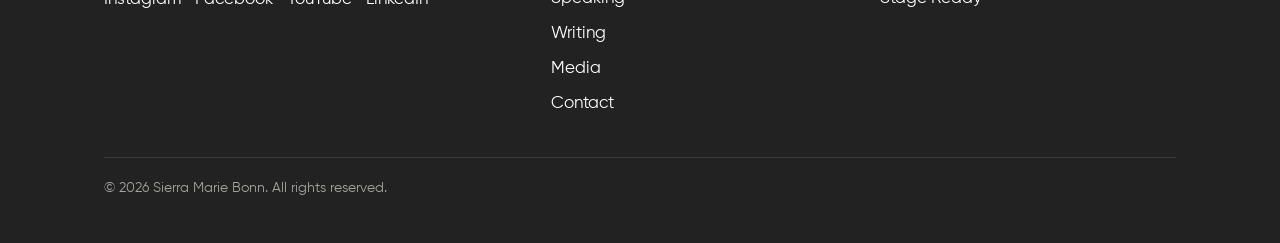
==== commit facdad17: "Site-wide voice/content audit: add Contact page, fix stale copy, harmonize topics - Fix homepage Abo" ====
--- a/index.html
+++ b/index.html
@@ -42,6 +42,7 @@
         <li><a href="/speaking.html">Speaking</a></li>
         <li><a href="/writing.html">Writing</a></li>
         <li><a href="/media.html">Media</a></li>
+        <li><a href="/contact.html">Contact</a></li>
       </ul>
     </nav>
   </div>
@@ -52,7 +53,7 @@
     <div class="container grid grid-2" style="align-items:center; gap:48px;">
       <div>
         <h1>Helping people and projects grow with <span class="type-hero">intention.</span></h1>
-        <p class="lede">I'm Sierra Marie Bonn&mdash;consultant, creator, nonprofit founder, and lifelong advocate for purposeful impact. Through strategy, storytelling, and systems, I help individuals and organizations move with clarity from where they are to where they're meant to go.</p>
+        <p class="lede">I'm Sierra Marie Bonn&mdash;consultant, creator, nonprofit founder, and lifelong advocate for purposeful impact. Through strategy, storytelling, and systems, I help people and organizations turn good intentions into work that actually holds up.</p>
         <div class="hero-actions">
           <a class="btn btn-primary" href="/my-projects.html">Explore My Work</a>
           <a class="btn btn-outline" href="https://impactconsulting361378.hbportal.co/schedule/69012b7ce7403600354c7712">Book me to Speak</a>
@@ -66,7 +67,7 @@
     <div class="container">
       <div class="section-head align-left">
         <span class="eyebrow">About me</span>
-        <p style="font-size:1.1rem;">I'm a digital strategist and innovation expert driven by a passion for people and progress. My work bridges consulting, education, and storytelling to empower changemakers at every level, whether you're a student with big dreams, a startup founder, a seasoned titleholder, or a leader trying to bring your vision to life. From corporate boardrooms to classrooms, and from pageant stages to nonprofit spaces, I've spent the last decade building solutions that are both heartfelt and high-impact. If you're ready to grow&mdash;on purpose&mdash;you're in the right place.</p>
+        <p style="font-size:1.1rem;">I used to introduce myself with a job title, until I realized the title kept changing and the work underneath it never did. These days that might mean coaching a client through a rebrand one morning and helping a nonprofit board make its case to a funder that same afternoon&mdash;different rooms, but always the same instinct: find the structure that helps people and ideas actually move.</p>
         <p><a class="card-link" href="/about-me.html">More about me &rarr;</a></p>
       </div>
     </div>
@@ -81,7 +82,7 @@
         <div class="card">
           <span class="tag">Strategy &amp; Coaching</span>
           <h3>ImpACT Consulting</h3>
-          <p>Through one-on-one coaching, workshops, and consulting, I help individuals, organizations, and thought leaders build brands and systems that actually work, without asking anyone to fake their way through it.</p>
+          <p>Through one-on-one coaching, workshops, and consulting, I help individuals, organizations, and thought leaders build brands and systems that actually work, without asking anyone to be someone they're not.</p>
           <a class="card-link" href="https://impactconsultingagency.org/">View ImpACT Consulting &rarr;</a>
         </div>
         <div class="card">
@@ -129,6 +130,7 @@
           <a href="https://www.instagram.com/sierramariebonn/">Instagram</a>
           <a href="https://www.facebook.com/SierraMBonn/">Facebook</a>
           <a href="https://www.youtube.com/c/SierraMarieBonn/videos">YouTube</a>
+          <a href="https://www.linkedin.com/in/sierramariebonn/">LinkedIn</a>
         </div>
       </div>
       <div>
@@ -139,6 +141,7 @@
           <li><a href="/speaking.html">Speaking</a></li>
           <li><a href="/writing.html">Writing</a></li>
           <li><a href="/media.html">Media</a></li>
+          <li><a href="/contact.html">Contact</a></li>
         </ul>
       </div>
       <div>
